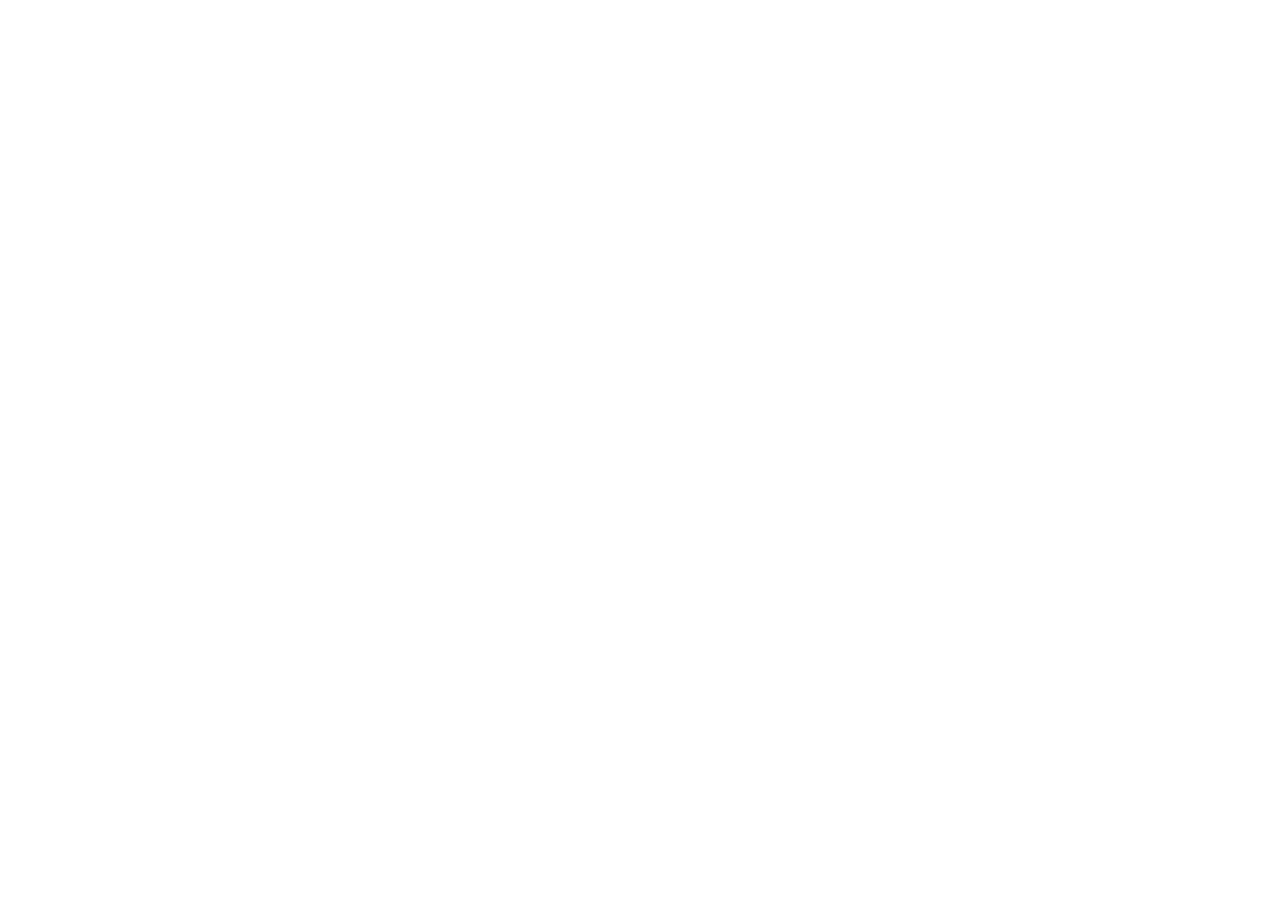
==== hackathon.html @ 3bb83c7a "Initial BruinHack" ====
<!DOCTYPE html>
<html lang="en">
<head>
    <meta charset="UTF-8">
    <meta name="viewport" content="width=device-width, initial-scale=1.0">
    <title>Hackathon Project</title>
    
    <link rel="stylesheet" href="Skibidi.css">
</head>
<body>

    <script src="projhack.js"></script>
</body>
</html>
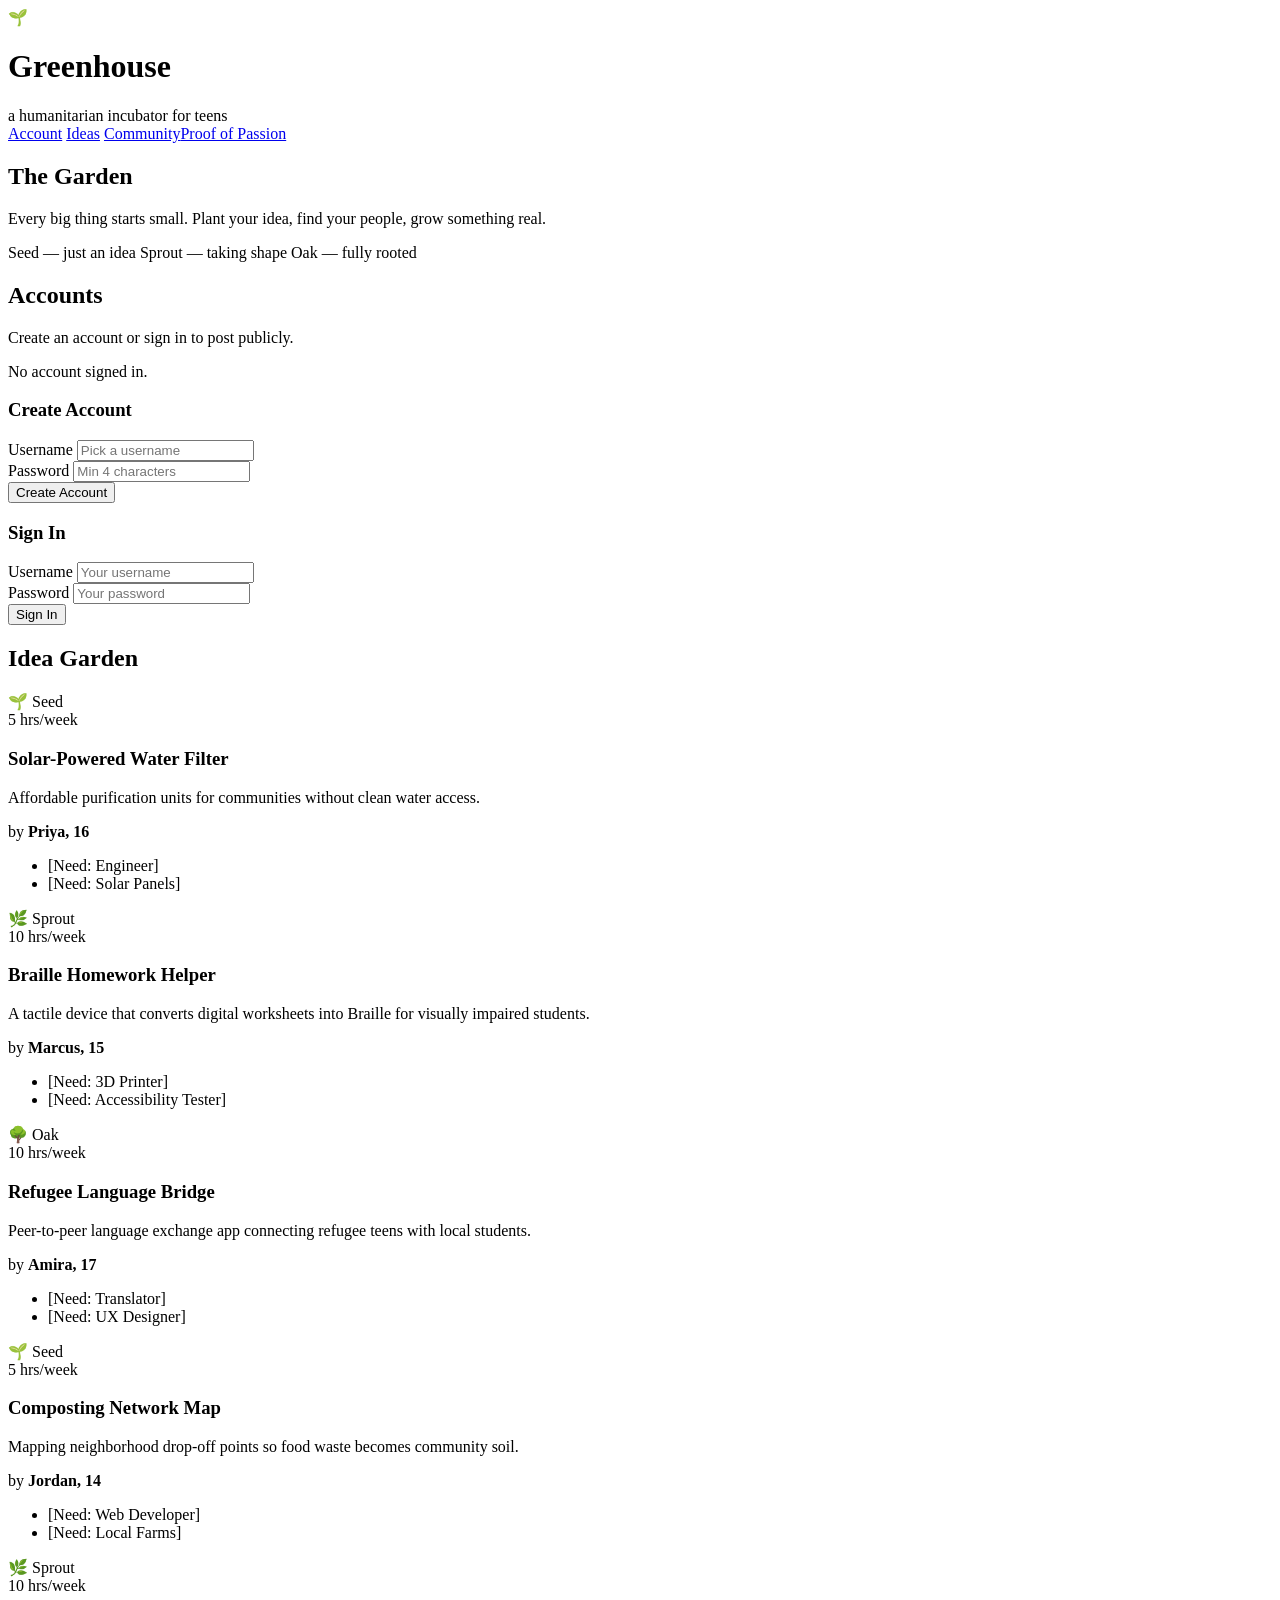
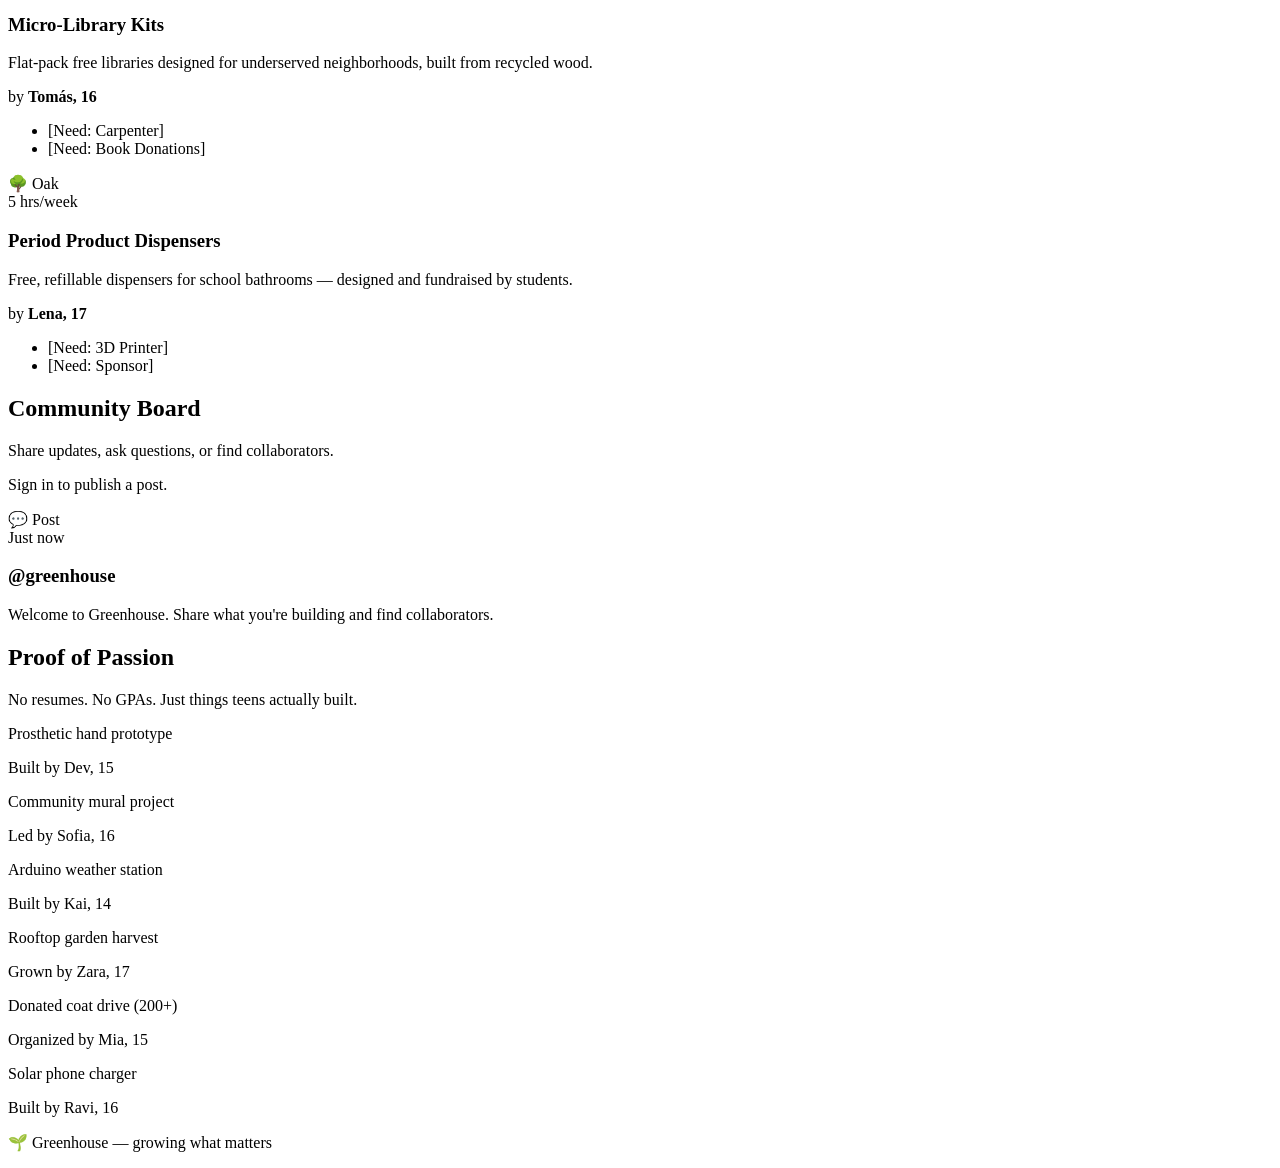
==== commit dd60d77e: "Complete Greenhouse backend, styling, and favicon - index.html: Added plant favicon, structure uncha" ====
--- a/hackathon.html
+++ b/hackathon.html
@@ -3,12 +3,221 @@
 <head>
     <meta charset="UTF-8">
     <meta name="viewport" content="width=device-width, initial-scale=1.0">
-    <title>Hackathon Project</title>
-    
+    <title>Greenhouse Dashboard</title>
     <link rel="stylesheet" href="Skibidi.css">
 </head>
 <body>
 
+    <!-- Header -->
+    <header class="greenhouse-header">
+        <div class="header-inner">
+            <div class="logo">
+                <span class="logo-icon">&#127793;</span>
+                <h1>Greenhouse</h1>
+                <span class="tagline">a humanitarian incubator for teens</span>
+            </div>
+            <nav class="header-nav">
+                <a href="#ideas">Ideas</a>
+                <a href="#gallery">Proof of Passion</a>
+            </nav>
+        </div>
+    </header>
+
+    <!-- Dashboard Intro -->
+    <section class="dashboard-intro">
+        <h2>The Garden</h2>
+        <p>Every big thing starts small. Plant your idea, find your people, grow something real.</p>
+        <div class="stage-legend">
+            <span class="legend-item"><span class="stage-icon seed"></span> Seed &mdash; just an idea</span>
+            <span class="legend-item"><span class="stage-icon sprout"></span> Sprout &mdash; taking shape</span>
+            <span class="legend-item"><span class="stage-icon oak"></span> Oak &mdash; fully rooted</span>
+        </div>
+    </section>
+
+    <!-- Idea Cards Grid -->
+    <section id="ideas" class="idea-garden">
+        <h2 class="section-title">Idea Garden</h2>
+        <div class="idea-grid">
+
+            <!-- Card 1: Seed -->
+            <article class="idea-card seed">
+                <div class="card-top">
+                    <div class="growth-icon">
+                        <span class="icon-symbol">&#127793;</span>
+                        <span class="stage-label">Seed</span>
+                    </div>
+                    <span class="availability-badge">5 hrs/week</span>
+                </div>
+                <h3 class="card-title">Solar-Powered Water Filter</h3>
+                <p class="card-desc">Affordable purification units for communities without clean water access.</p>
+                <div class="card-author">by <strong>Priya, 16</strong></div>
+                <ul class="resource-requests">
+                    <li class="resource-tag">[Need: Engineer]</li>
+                    <li class="resource-tag">[Need: Solar Panels]</li>
+                </ul>
+            </article>
+
+            <!-- Card 2: Sprout -->
+            <article class="idea-card sprout">
+                <div class="card-top">
+                    <div class="growth-icon">
+                        <span class="icon-symbol">&#127807;</span>
+                        <span class="stage-label">Sprout</span>
+                    </div>
+                    <span class="availability-badge">10 hrs/week</span>
+                </div>
+                <h3 class="card-title">Braille Homework Helper</h3>
+                <p class="card-desc">A tactile device that converts digital worksheets into Braille for visually impaired students.</p>
+                <div class="card-author">by <strong>Marcus, 15</strong></div>
+                <ul class="resource-requests">
+                    <li class="resource-tag">[Need: 3D Printer]</li>
+                    <li class="resource-tag">[Need: Accessibility Tester]</li>
+                </ul>
+            </article>
+
+            <!-- Card 3: Oak -->
+            <article class="idea-card oak">
+                <div class="card-top">
+                    <div class="growth-icon">
+                        <span class="icon-symbol">&#127795;</span>
+                        <span class="stage-label">Oak</span>
+                    </div>
+                    <span class="availability-badge">10 hrs/week</span>
+                </div>
+                <h3 class="card-title">Refugee Language Bridge</h3>
+                <p class="card-desc">Peer-to-peer language exchange app connecting refugee teens with local students.</p>
+                <div class="card-author">by <strong>Amira, 17</strong></div>
+                <ul class="resource-requests">
+                    <li class="resource-tag">[Need: Translator]</li>
+                    <li class="resource-tag">[Need: UX Designer]</li>
+                </ul>
+            </article>
+
+            <!-- Card 4: Seed -->
+            <article class="idea-card seed">
+                <div class="card-top">
+                    <div class="growth-icon">
+                        <span class="icon-symbol">&#127793;</span>
+                        <span class="stage-label">Seed</span>
+                    </div>
+                    <span class="availability-badge">5 hrs/week</span>
+                </div>
+                <h3 class="card-title">Composting Network Map</h3>
+                <p class="card-desc">Mapping neighborhood drop-off points so food waste becomes community soil.</p>
+                <div class="card-author">by <strong>Jordan, 14</strong></div>
+                <ul class="resource-requests">
+                    <li class="resource-tag">[Need: Web Developer]</li>
+                    <li class="resource-tag">[Need: Local Farms]</li>
+                </ul>
+            </article>
+
+            <!-- Card 5: Sprout -->
+            <article class="idea-card sprout">
+                <div class="card-top">
+                    <div class="growth-icon">
+                        <span class="icon-symbol">&#127807;</span>
+                        <span class="stage-label">Sprout</span>
+                    </div>
+                    <span class="availability-badge">10 hrs/week</span>
+                </div>
+                <h3 class="card-title">Micro-Library Kits</h3>
+                <p class="card-desc">Flat-pack free libraries designed for underserved neighborhoods, built from recycled wood.</p>
+                <div class="card-author">by <strong>Tomás, 16</strong></div>
+                <ul class="resource-requests">
+                    <li class="resource-tag">[Need: Carpenter]</li>
+                    <li class="resource-tag">[Need: Book Donations]</li>
+                </ul>
+            </article>
+
+            <!-- Card 6: Oak -->
+            <article class="idea-card oak">
+                <div class="card-top">
+                    <div class="growth-icon">
+                        <span class="icon-symbol">&#127795;</span>
+                        <span class="stage-label">Oak</span>
+                    </div>
+                    <span class="availability-badge">5 hrs/week</span>
+                </div>
+                <h3 class="card-title">Period Product Dispensers</h3>
+                <p class="card-desc">Free, refillable dispensers for school bathrooms — designed and fundraised by students.</p>
+                <div class="card-author">by <strong>Lena, 17</strong></div>
+                <ul class="resource-requests">
+                    <li class="resource-tag">[Need: 3D Printer]</li>
+                    <li class="resource-tag">[Need: Sponsor]</li>
+                </ul>
+            </article>
+
+        </div>
+    </section>
+
+    <!-- Proof of Passion Gallery -->
+    <section id="gallery" class="passion-gallery">
+        <h2 class="section-title">Proof of Passion</h2>
+        <p class="gallery-subtitle">No resumes. No GPAs. Just things teens actually built.</p>
+        <div class="gallery-grid">
+
+            <div class="gallery-item">
+                <div class="gallery-img" style="background-image: url('https://images.unsplash.com/photo-1581092160607-ee22621dd758?w=400&h=300&fit=crop');">
+                    <div class="gallery-overlay">
+                        <span class="gallery-label">Prosthetic hand prototype</span>
+                    </div>
+                </div>
+                <p class="gallery-credit">Built by Dev, 15</p>
+            </div>
+
+            <div class="gallery-item">
+                <div class="gallery-img" style="background-image: url('https://images.unsplash.com/photo-1574169208507-84376144848b?w=400&h=300&fit=crop');">
+                    <div class="gallery-overlay">
+                        <span class="gallery-label">Community mural project</span>
+                    </div>
+                </div>
+                <p class="gallery-credit">Led by Sofia, 16</p>
+            </div>
+
+            <div class="gallery-item">
+                <div class="gallery-img" style="background-image: url('https://images.unsplash.com/photo-1585771724684-38269d6639fd?w=400&h=300&fit=crop');">
+                    <div class="gallery-overlay">
+                        <span class="gallery-label">Arduino weather station</span>
+                    </div>
+                </div>
+                <p class="gallery-credit">Built by Kai, 14</p>
+            </div>
+
+            <div class="gallery-item">
+                <div class="gallery-img" style="background-image: url('https://images.unsplash.com/photo-1530836369250-ef72a3f5cda8?w=400&h=300&fit=crop');">
+                    <div class="gallery-overlay">
+                        <span class="gallery-label">Rooftop garden harvest</span>
+                    </div>
+                </div>
+                <p class="gallery-credit">Grown by Zara, 17</p>
+            </div>
+
+            <div class="gallery-item">
+                <div class="gallery-img" style="background-image: url('https://images.unsplash.com/photo-1509395176047-4a66953fd231?w=400&h=300&fit=crop');">
+                    <div class="gallery-overlay">
+                        <span class="gallery-label">Donated coat drive (200+)</span>
+                    </div>
+                </div>
+                <p class="gallery-credit">Organized by Mia, 15</p>
+            </div>
+
+            <div class="gallery-item">
+                <div class="gallery-img" style="background-image: url('https://images.unsplash.com/photo-1581092918056-0c4c3acd3789?w=400&h=300&fit=crop');">
+                    <div class="gallery-overlay">
+                        <span class="gallery-label">Solar phone charger</span>
+                    </div>
+                </div>
+                <p class="gallery-credit">Built by Ravi, 16</p>
+            </div>
+
+        </div>
+    </section>
+
+    <!-- Footer -->
+    <footer class="greenhouse-footer">
+        <p>&#127793; Greenhouse &mdash; growing what matters</p>
+    </footer>
+
     <script src="projhack.js"></script>
 </body>
-</html>+</html>
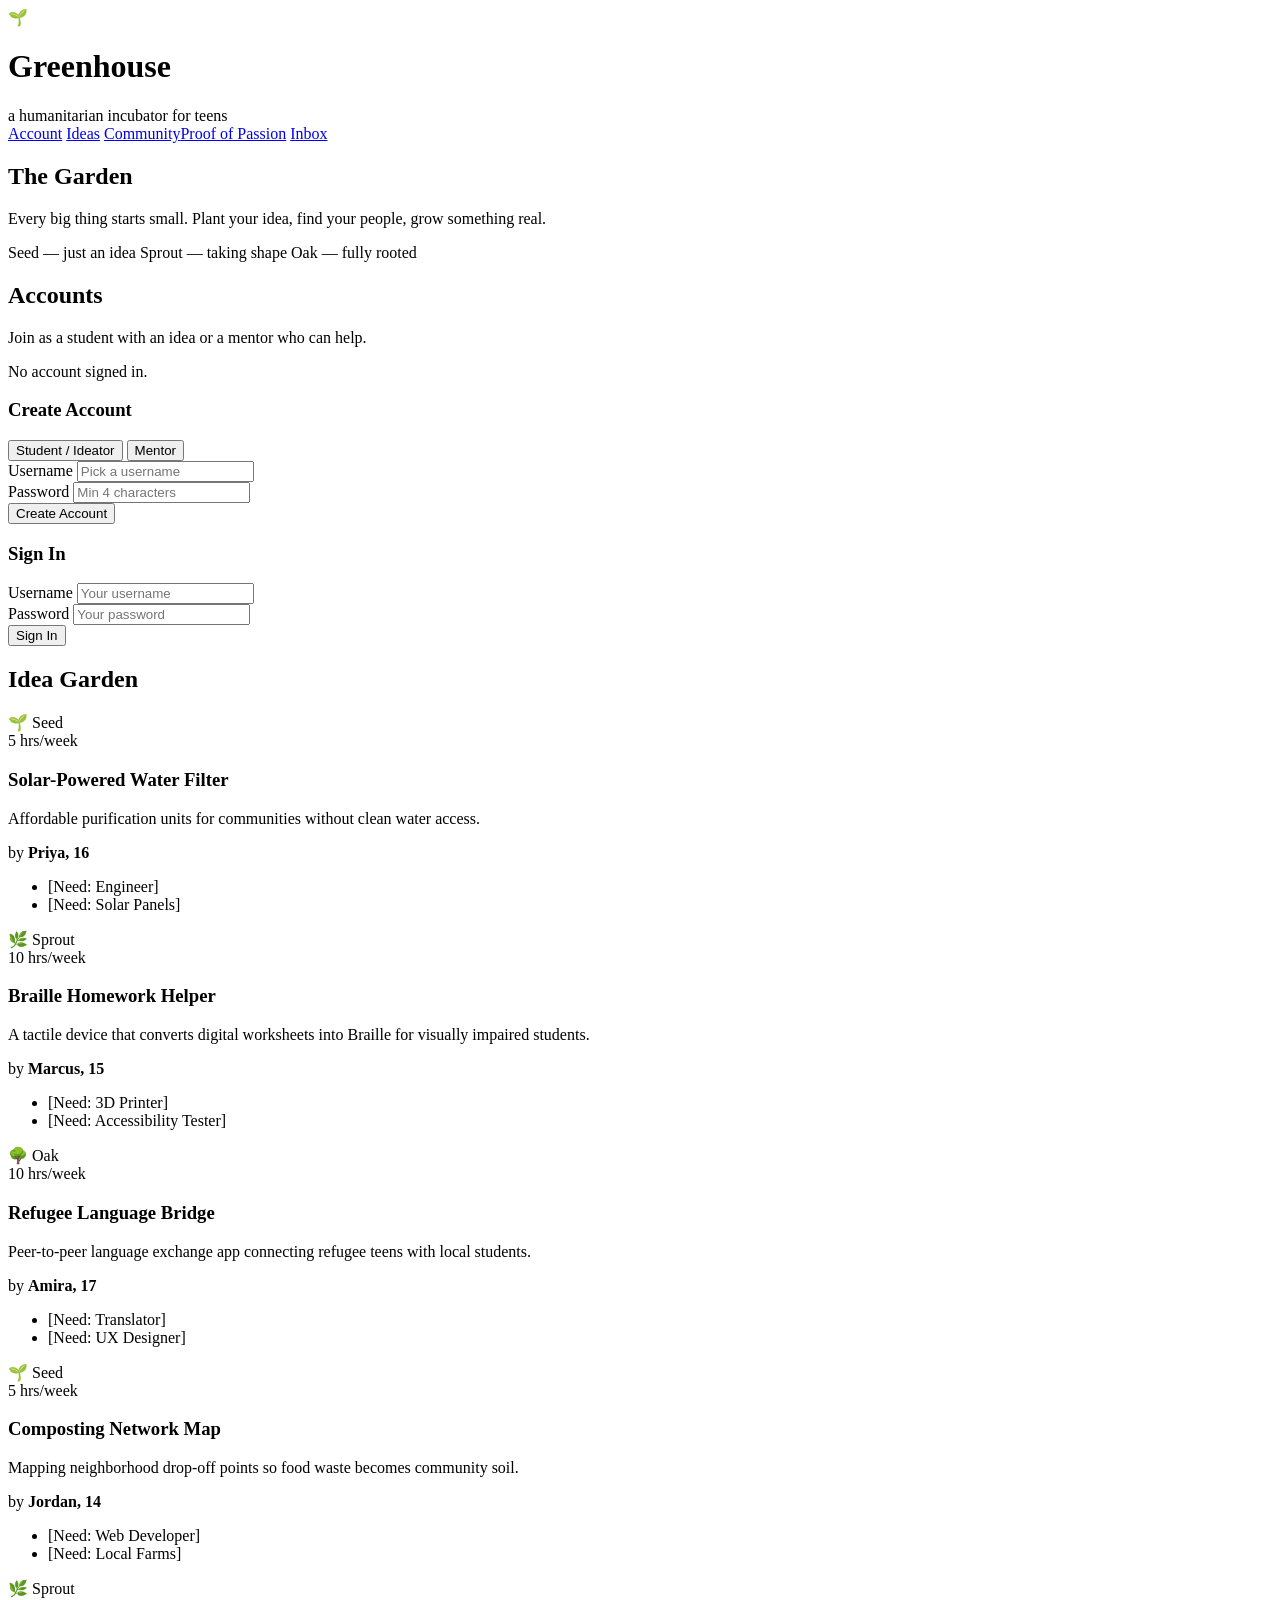
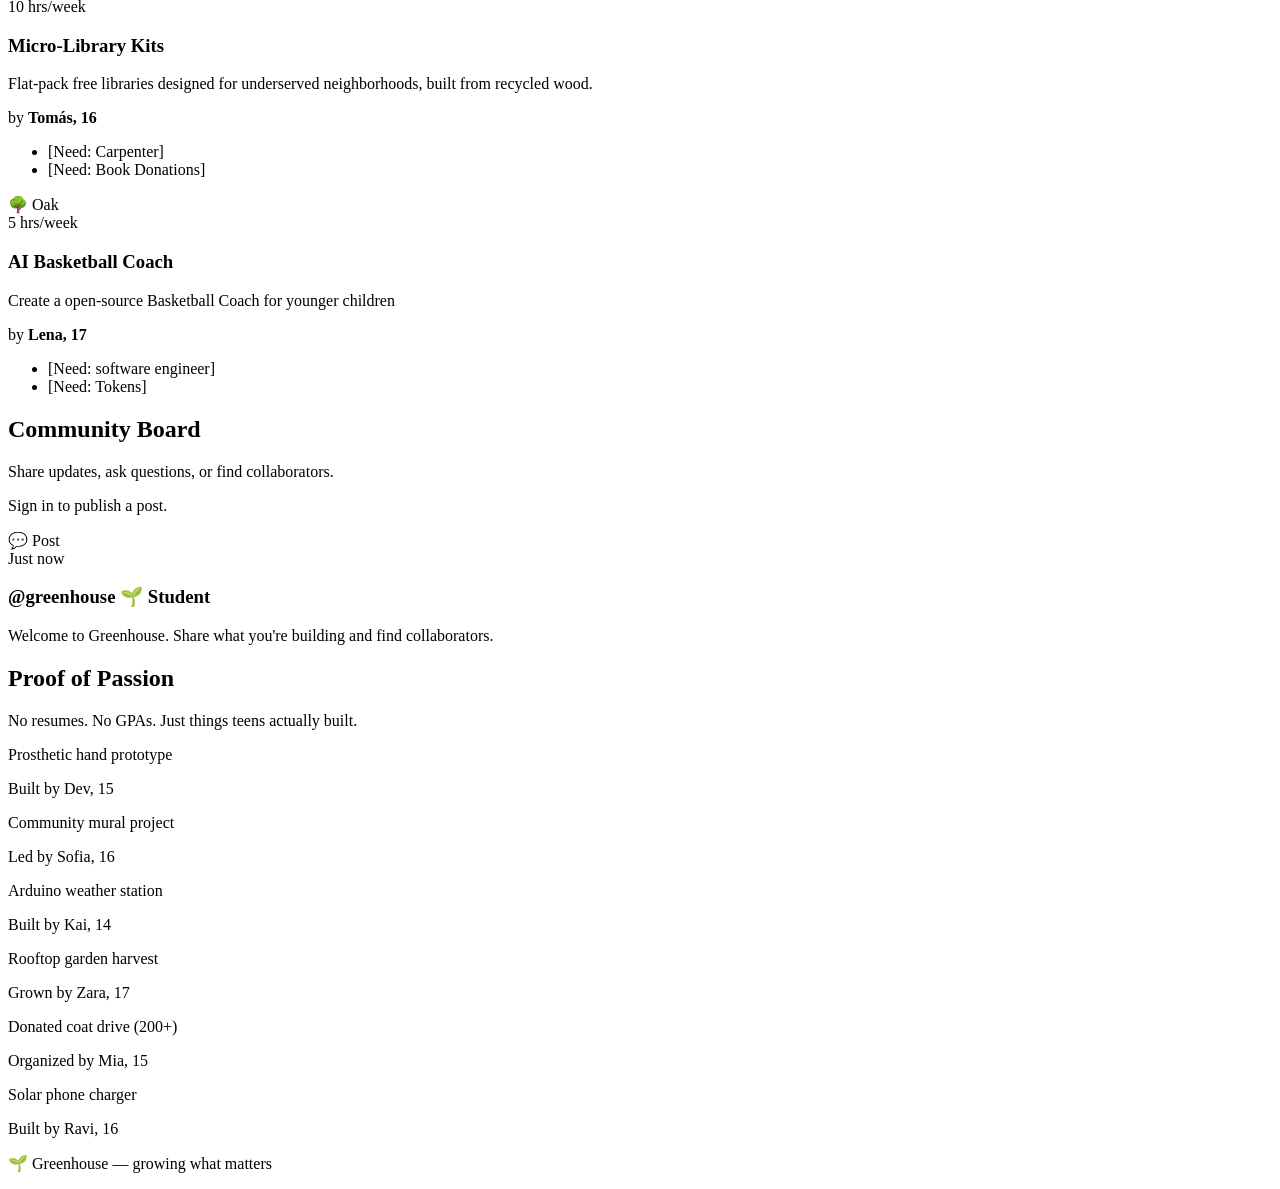
==== commit bf9d1733: "added comments for better clarity and understanding" ====
--- a/hackathon.html
+++ b/hackathon.html
@@ -8,7 +8,7 @@
 </head>
 <body>
 
-    <!-- Header -->
+    <!-- header shows gtitle -->
     <header class="greenhouse-header">
         <div class="header-inner">
             <div class="logo">
@@ -23,7 +23,7 @@
         </div>
     </header>
 
-    <!-- Dashboard Intro -->
+    <!-- dash board -->
     <section class="dashboard-intro">
         <h2>The Garden</h2>
         <p>Every big thing starts small. Plant your idea, find your people, grow something real.</p>
@@ -34,12 +34,12 @@
         </div>
     </section>
 
-    <!-- Idea Cards Grid -->
+    <!-- hardcoded -->
     <section id="ideas" class="idea-garden">
         <h2 class="section-title">Idea Garden</h2>
         <div class="idea-grid">
 
-            <!-- Card 1: Seed -->
+            <!-- seed 1 solar powered water filter -->
             <article class="idea-card seed">
                 <div class="card-top">
                     <div class="growth-icon">
@@ -57,7 +57,7 @@
                 </ul>
             </article>
 
-            <!-- Card 2: Sprout -->
+            <!-- sprout braile hw helper -->
             <article class="idea-card sprout">
                 <div class="card-top">
                     <div class="growth-icon">
@@ -75,7 +75,7 @@
                 </ul>
             </article>
 
-            <!-- Card 3: Oak -->
+            <!-- oak refugee language ridge-->
             <article class="idea-card oak">
                 <div class="card-top">
                     <div class="growth-icon">
@@ -93,7 +93,7 @@
                 </ul>
             </article>
 
-            <!-- Card 4: Seed -->
+            <!-- seed composting network map-->
             <article class="idea-card seed">
                 <div class="card-top">
                     <div class="growth-icon">
@@ -111,7 +111,7 @@
                 </ul>
             </article>
 
-            <!-- Card 5: Sprout -->
+            <!-- sprout micro-library -->
             <article class="idea-card sprout">
                 <div class="card-top">
                     <div class="growth-icon">
@@ -129,7 +129,7 @@
                 </ul>
             </article>
 
-            <!-- Card 6: Oak -->
+            <!-- ai basketball coach -->
             <article class="idea-card oak">
                 <div class="card-top">
                     <div class="growth-icon">
@@ -138,19 +138,19 @@
                     </div>
                     <span class="availability-badge">5 hrs/week</span>
                 </div>
-                <h3 class="card-title">Period Product Dispensers</h3>
-                <p class="card-desc">Free, refillable dispensers for school bathrooms — designed and fundraised by students.</p>
+                <h3 class="card-title">AI Basketball Coach </h3>
+                <p class="card-desc">Create a open-source Basketball Coach for younger children</p>
                 <div class="card-author">by <strong>Lena, 17</strong></div>
                 <ul class="resource-requests">
-                    <li class="resource-tag">[Need: 3D Printer]</li>
-                    <li class="resource-tag">[Need: Sponsor]</li>
+                    <li class="resource-tag">[Need: software engineer]</li>
+                    <li class="resource-tag">[Need: Tokens]</li>
                 </ul>
             </article>
 
         </div>
     </section>
 
-    <!-- Proof of Passion Gallery -->
+    <!-- proof of passion -->
     <section id="gallery" class="passion-gallery">
         <h2 class="section-title">Proof of Passion</h2>
         <p class="gallery-subtitle">No resumes. No GPAs. Just things teens actually built.</p>
@@ -213,7 +213,7 @@
         </div>
     </section>
 
-    <!-- Footer -->
+    <!-- footer -->
     <footer class="greenhouse-footer">
         <p>&#127793; Greenhouse &mdash; growing what matters</p>
     </footer>
